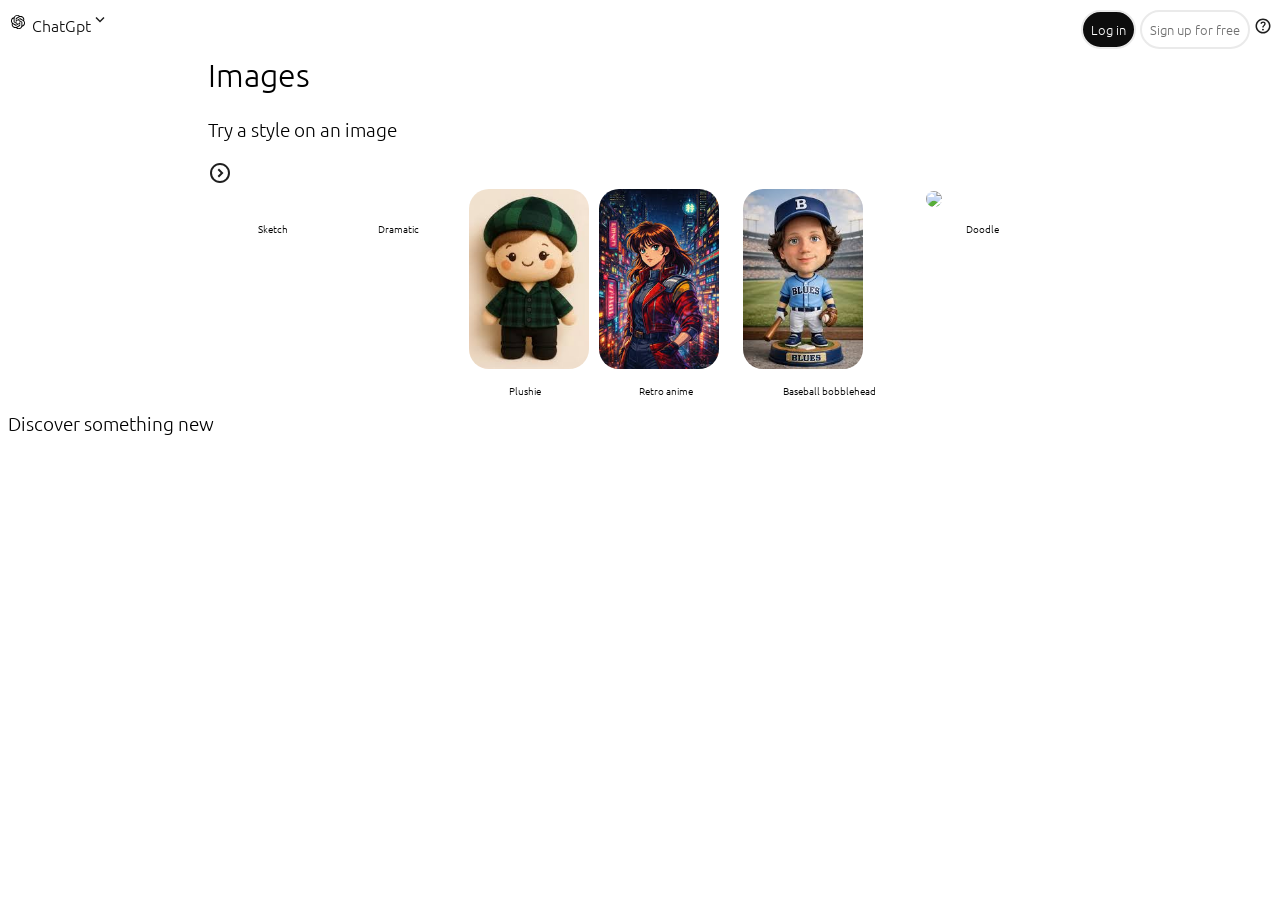
==== images.html @ 62100d1c "final task" ====
<!DOCTYPE html>
<html lang="en">
<head>
    <meta charset="UTF-8">
    <meta name="viewport" content="width=device-width, initial-scale=1.0">
    <title>Document</title>
    <link rel="stylesheet" href="./imagesstyle.css">
     <link rel="preconnect" href="https://fonts.googleapis.com">
<link rel="preconnect" href="https://fonts.gstatic.com" crossorigin>
<link href="https://fonts.googleapis.com/css2?family=Ubuntu:ital,wght@0,300;0,400;0,500;0,700;1,300;1,400;1,500;1,700&display=swap" rel="stylesheet">
</head>
<body>
    <header class="header-images">
                <a class="link-back" href="./index.html">
<svg id="gpt" xmlns="http://www.w3.org/2000/svg" height="20px" width="20px" shape-rendering="geometricPrecision" text-rendering="geometricPrecision" image-rendering="optimizeQuality" fill-rule="evenodd" clip-rule="evenodd" viewBox="0 0 512 509.639"><path fill="#fff" d="M115.612 0h280.775C459.974 0 512 52.026 512 115.612v278.415c0 63.587-52.026 115.613-115.613 115.613H115.612C52.026 509.64 0 457.614 0 394.027V115.612C0 52.026 52.026 0 115.612 0z"/><path fill-rule="nonzero" d="M412.037 221.764a90.834 90.834 0 004.648-28.67 90.79 90.79 0 00-12.443-45.87c-16.37-28.496-46.738-46.089-79.605-46.089-6.466 0-12.943.683-19.264 2.04a90.765 90.765 0 00-67.881-30.515h-.576c-.059.002-.149.002-.216.002-39.807 0-75.108 25.686-87.346 63.554-25.626 5.239-47.748 21.31-60.682 44.03a91.873 91.873 0 00-12.407 46.077 91.833 91.833 0 0023.694 61.553 90.802 90.802 0 00-4.649 28.67 90.804 90.804 0 0012.442 45.87c16.369 28.504 46.74 46.087 79.61 46.087a91.81 91.81 0 0019.253-2.04 90.783 90.783 0 0067.887 30.516h.576l.234-.001c39.829 0 75.119-25.686 87.357-63.588 25.626-5.242 47.748-21.312 60.682-44.033a91.718 91.718 0 0012.383-46.035 91.83 91.83 0 00-23.693-61.553l-.004-.005zM275.102 413.161h-.094a68.146 68.146 0 01-43.611-15.8 56.936 56.936 0 002.155-1.221l72.54-41.901a11.799 11.799 0 005.962-10.251V241.651l30.661 17.704c.326.163.55.479.596.84v84.693c-.042 37.653-30.554 68.198-68.21 68.273h.001zm-146.689-62.649a68.128 68.128 0 01-9.152-34.085c0-3.904.341-7.817 1.005-11.663.539.323 1.48.897 2.155 1.285l72.54 41.901a11.832 11.832 0 0011.918-.002l88.563-51.137v35.408a1.1 1.1 0 01-.438.94l-73.33 42.339a68.43 68.43 0 01-34.11 9.12 68.359 68.359 0 01-59.15-34.11l-.001.004zm-19.083-158.36a68.044 68.044 0 0135.538-29.934c0 .625-.036 1.731-.036 2.5v83.801l-.001.07a11.79 11.79 0 005.954 10.242l88.564 51.13-30.661 17.704a1.096 1.096 0 01-1.034.093l-73.337-42.375a68.36 68.36 0 01-34.095-59.143 68.412 68.412 0 019.112-34.085l-.004-.003zm251.907 58.621l-88.563-51.137 30.661-17.697a1.097 1.097 0 011.034-.094l73.337 42.339c21.109 12.195 34.132 34.746 34.132 59.132 0 28.604-17.849 54.199-44.686 64.078v-86.308c.004-.032.004-.065.004-.096 0-4.219-2.261-8.119-5.919-10.217zm30.518-45.93c-.539-.331-1.48-.898-2.155-1.286l-72.54-41.901a11.842 11.842 0 00-5.958-1.611c-2.092 0-4.15.558-5.957 1.611l-88.564 51.137v-35.408l-.001-.061a1.1 1.1 0 01.44-.88l73.33-42.303a68.301 68.301 0 0134.108-9.129c37.704 0 68.281 30.577 68.281 68.281a68.69 68.69 0 01-.984 11.545v.005zm-191.843 63.109l-30.668-17.704a1.09 1.09 0 01-.596-.84v-84.692c.016-37.685 30.593-68.236 68.281-68.236a68.332 68.332 0 0143.689 15.804 63.09 63.09 0 00-2.155 1.222l-72.54 41.9a11.794 11.794 0 00-5.961 10.248v.068l-.05 102.23zm16.655-35.91l39.445-22.782 39.444 22.767v45.55l-39.444 22.767-39.445-22.767v-45.535z"/></svg>    
    <span>ChatGpt<svg xmlns="http://www.w3.org/2000/svg" height="24px" viewBox="0 -960 960 960" width="18px" fill="#1f1f1f"><path d="M480-344 240-584l56-56 184 184 184-184 56 56-240 240Z"/></svg></span>
</a>
 <div class="btns">
        <button class="btn login"> Log in</button>
        <button class="btn"> Sign up for free</button>
        <span><svg xmlns="http://www.w3.org/2000/svg" height="18px" viewBox="0 -960 960 960" width="18px" fill="#1f1f1f"><path d="M513.5-254.5Q528-269 528-290t-14.5-35.5Q499-340 478-340t-35.5 14.5Q428-311 428-290t14.5 35.5Q457-240 478-240t35.5-14.5ZM442-394h74q0-33 7.5-52t42.5-52q26-26 41-49.5t15-56.5q0-56-41-86t-97-30q-57 0-92.5 30T342-618l66 26q5-18 22.5-39t53.5-21q32 0 48 17.5t16 38.5q0 20-12 37.5T506-526q-44 39-54 59t-10 73Zm38 314q-83 0-156-31.5T197-197q-54-54-85.5-127T80-480q0-83 31.5-156T197-763q54-54 127-85.5T480-880q83 0 156 31.5T763-763q54 54 85.5 127T880-480q0 83-31.5 156T763-197q-54 54-127 85.5T480-80Zm0-80q134 0 227-93t93-227q0-134-93-227t-227-93q-134 0-227 93t-93 227q0 134 93 227t227 93Zm0-320Z"/></svg></span>
        </div>
    </header>
    <main >
    <div class="main-img">
        <h1>Images</h1>
        <h3>Try a style on an image</h3>
        <div class="arrows">
            <svg xmlns="http://www.w3.org/2000/svg" height="24px" viewBox="0 -960 960 960" width="24px" fill="#1f1f1f"><path d="M507-480 384-357l56 57 180-180-180-180-56 57 123 123ZM480-80q-83 0-156-31.5T197-197q-54-54-85.5-127T80-480q0-83 31.5-156T197-763q54-54 127-85.5T480-880q83 0 156 31.5T763-763q54 54 85.5 127T880-480q0 83-31.5 156T763-197q-54 54-127 85.5T480-80Zm0-80q134 0 227-93t93-227q0-134-93-227t-227-93q-134 0-227 93t-93 227q0 134 93 227t227 93Zm0-320Z"/></svg>
        </div>
        <section class="imgs">
        <figcaption class="img">
            <img class="inner-img" src="https://encrypted-tbn3.gstatic.com/images?q=tbn:ANd9GcSlEazvpnKnQS_GDRLDBA_XER3uRHjtbRy5E65_NIhMngW8x2lf" alt="">
            <figure class="fig-img">Sketch</figure>
        </figcaption>
        <figcaption class="img">
            <img class="inner-img" src="https://encrypted-tbn2.gstatic.com/images?q=tbn:ANd9GcRruqoNP1w3VoKbtZiq_P5DftxfqCRe1SwZ3Z_VKbpRfhks_jka" alt="">
            <figure class="fig-img">Dramatic</figure>
        </figcaption>
        <figcaption class="img">
            <img class="inner-img" src="[data-uri]" alt="">
            <figure class="fig-img">Plushie</figure>
        </figcaption>
        <figcaption class="img">
            <img class="inner-img" src="[data-uri]" alt="">
            <figure class="fig-img">Retro anime</figure>
        </figcaption>
        <figcaption class="img">
            <img class="inner-img" src="[data-uri]" alt="">
            <figure class="fig-img">Baseball bobblehead</figure>
        </figcaption>
        <figcaption  class="img">
            <img class="inner-img"src="https://encrypted-tbn1.gstatic.com/images?q=tbn:ANd9GcRgFTjf07z1pAv63AZLB4tuPi146DDMGFqGbSpEOoZ8vbZPaLXT"><figure class="fig-img">Doodle</figure>
        </figcaption>
        </section>
        <br></div>
        <h3>Discover something new</h3>
    
    </main>
</body>
</html>
---- imagesstyle.css ----
.link-back{text-decoration: none;
color:#0D0D0D
}
*{
  font-family: "Ubuntu", sans-serif;
  font-weight: 300;
  font-style: normal;
}
.header-images{position: relative;}
.btns{position: absolute;
right: 0;
top: 2px;
}
.btn{ border:2px solid #EAEAEA;
border-radius: 25px;
background-color: white;
padding: 8px;
color: #6E6E6E;}
.login{background-color: #0D0D0D;
color:white}
/* .imgs{
    width: 800px;
} */
.img{float: left;
margin-left: 10px;
}
.inner-img{
    height: 180px;
    border-radius: 20px;
}
.fig-img{font-size: 10px;}
.main-img{
    margin: 200px;
margin-top: -1px;}
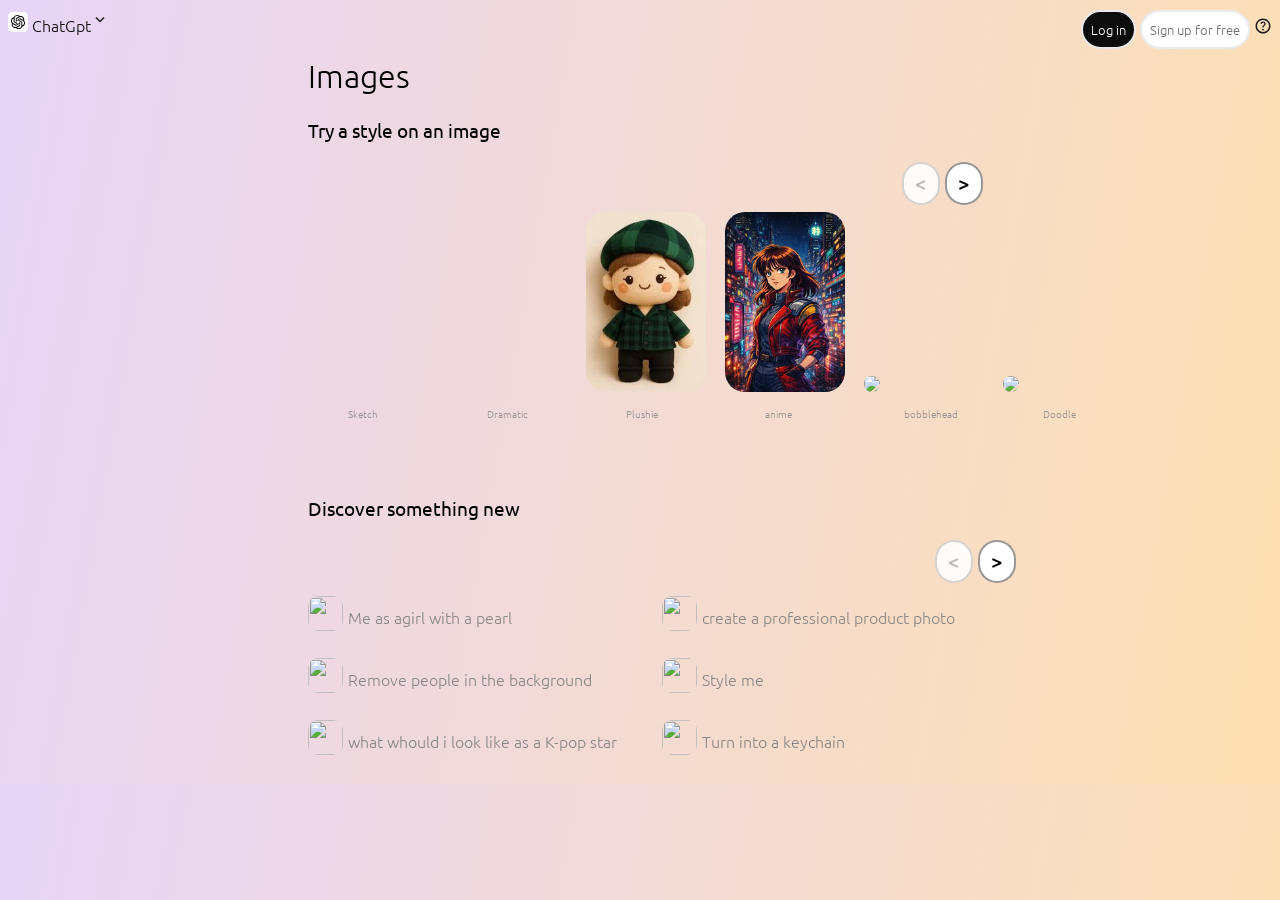
==== commit 0616eedb: "fix test" ====
--- a/images.html
+++ b/images.html
@@ -26,7 +26,8 @@
         <h1>Images</h1>
         <h3>Try a style on an image</h3>
         <div class="arrows">
-            <svg xmlns="http://www.w3.org/2000/svg" height="24px" viewBox="0 -960 960 960" width="24px" fill="#1f1f1f"><path d="M507-480 384-357l56 57 180-180-180-180-56 57 123 123ZM480-80q-83 0-156-31.5T197-197q-54-54-85.5-127T80-480q0-83 31.5-156T197-763q54-54 127-85.5T480-880q83 0 156 31.5T763-763q54 54 85.5 127T880-480q0 83-31.5 156T763-197q-54 54-127 85.5T480-80Zm0-80q134 0 227-93t93-227q0-134-93-227t-227-93q-134 0-227 93t-93 227q0 134 93 227t227 93Zm0-320Z"/></svg>
+           <span class="arrow disabled"><</span>
+           <span class="arrow ">></span>
         </div>
         <section class="imgs">
         <figcaption class="img">
@@ -43,19 +44,50 @@
         </figcaption>
         <figcaption class="img">
             <img class="inner-img" src="[data-uri]" alt="">
-            <figure class="fig-img">Retro anime</figure>
+            <figure class="fig-img">anime</figure>
         </figcaption>
         <figcaption class="img">
-            <img class="inner-img" src="[data-uri]" alt="">
-            <figure class="fig-img">Baseball bobblehead</figure>
+            <img class="inner-img" src="https://encrypted-tbn3.gstatic.com/images?q=tbn:ANd9GcSlEazvpnKnQS_GDRLDBA_XER3uRHjtbRy5E65_NIhMngW8x2lf">
+            <figure class="fig-img">bobblehead</figure>
         </figcaption>
         <figcaption  class="img">
-            <img class="inner-img"src="https://encrypted-tbn1.gstatic.com/images?q=tbn:ANd9GcRgFTjf07z1pAv63AZLB4tuPi146DDMGFqGbSpEOoZ8vbZPaLXT"><figure class="fig-img">Doodle</figure>
+            <img class="inner-img"src="https://encrypted-tbn1.gstatic.com/images?q=tbn:ANd9GcRgFTjf07z1pAv63AZLB4tuPi146DDMGFqGbSpEOoZ8vbZPaLXT">
+            <figure class="fig-img">Doodle</figure>
         </figcaption>
         </section>
         <br></div>
+         <section class="discover">
         <h3>Discover something new</h3>
-    
+        <div class="arrows">
+           <span class="arrow disabled"><</span>
+           <span class="arrow ">></span>
+        </div>
+       
+            <div class="container left">
+<section class="item">
+    <img class="small-img" src="https://tmuna.net/wp-content/uploads/2024/07/%D7%A8%D7%99%D7%A9%D7%95%D7%9D-%D7%90%D7%A8%D7%99%D7%94-%D7%A2%D7%A0%D7%99%D7%99%D7%9D-%D7%99%D7%A8%D7%95%D7%A7%D7%95%D7%AA-%D7%9E%D7%A7%D7%98-an011-400x300.webp">
+    <p>Me as agirl with a pearl</p></section>
+<section class="item">
+<img class="small-img" src="https://photostudio.co.il/wp-content/uploads/2023/02/d513788-edit.jpg">
+<p>Remove people in the background</p></section>
+<section class="item">
+    <img class="small-img" src="https://adigallery.co.il/wp-content/uploads/2026/08/%D7%90%D7%95%D7%A4%D7%A7-%D7%A9%D7%9C%D7%99%D7%95-%D7%A1%D7%98-%D7%AA%D7%9E%D7%95%D7%A0%D7%95%D7%AA-%D7%99%D7%9D-%D7%9C%D7%A1%D7%9C%D7%95%D7%9F.webp">
+    <p>what whould i look like as a K-pop star</p></section>
+</div>
+<div class="container right">
+<section class="item">
+<img class="small-img" src="https://meshek8.co.il/wp-content/uploads/2021/02/%D7%A6%D7%99%D7%9C%D7%95%D7%9D_%D7%A4%D7%A8%D7%95%D7%A4%D7%99%D7%9C_1.jpg">
+<p>create a professional product photo</p></section>
+<section class="item">
+    <img class="small-img" src="https://upload.wikimedia.org/wikipedia/commons/2/24/Bologna_sandwich.jpg?utm_source=he.wikipedia.org&utm_campaign=index&utm_content=original">
+    <p>Style me</p></section>
+<section class="item">
+<img class="small-img" src="https://cms.platform.next/cms2/content/v3/assets/blt9c9c23f853325239/bltf2cd2851bf8196d7/6a61eb880251b57f9245deb2/HolidayShopOverview_4x5-poster.jpg">
+<p>Turn into a keychain</p>
+
+</section>
+</div>
+         </section>
     </main>
 </body>
 </html>
--- a/imagesstyle.css
+++ b/imagesstyle.css
@@ -5,30 +5,90 @@
   font-family: "Ubuntu", sans-serif;
   font-weight: 300;
   font-style: normal;
+  
 }
+body{background: linear-gradient(100deg, #E6D5F7, #FFE0B2);}
+
 .header-images{position: relative;}
 .btns{position: absolute;
 right: 0;
 top: 2px;
 }
+h3{font-weight:400;}
 .btn{ border:2px solid #EAEAEA;
 border-radius: 25px;
 background-color: white;
 padding: 8px;
 color: #6E6E6E;}
 .login{background-color: #0D0D0D;
-color:white}
+color:white;
+}
+.arrows{
+width: 70%;
+height: 40px;
+position: relative;
+margin-bottom: 10px;}
+.arrow{
+    text-align: center;
+    display: inline-block;
+   border:2px solid #918e8ee9;
+   width: 22px;
+   border-radius: 35px;
+   padding: 6px;
+   font-weight: 500;
+   font-size: 15pt;
+   position: absolute;
+   right: 0;
+   top:0;
+   background-color: white;
+}
+.disabled{
+    border:2px solid #918e8e65;
+    color:rgba(0, 0, 0, 0.29);
+    opacity:0.9;
+position: absolute;
+right: 43px;}
 /* .imgs{
     width: 800px;
 } */
-.img{float: left;
-margin-left: 10px;
+.img{
+    display: inline-block;
+    margin-right: 5px;
+    /* width: 140px;
+    height: 220px; */
 }
 .inner-img{
     height: 180px;
     border-radius: 20px;
+    
 }
-.fig-img{font-size: 10px;}
+.fig-img{font-size: 10px;
+color:#918e8ee9;
+width: 50px;
+height: 40px;}
 .main-img{
-    margin: 200px;
-margin-top: -1px;}+    margin-left: 300px;
+}
+
+ .discover{
+    width: 80%;
+    margin-left: 300px;
+ }
+.container{display: inline-block;
+}
+.item p{display: inline-block;
+    margin-left: 40px;
+    color:#858383f7 ;
+}
+.item{
+width: 350px;
+position: relative;
+margin-bottom: 8px;
+}
+.small-img{width: 35px;
+height: 35px;
+border-radius: 10px;
+display: inline-block;
+position: absolute;
+top:6px;
+}
